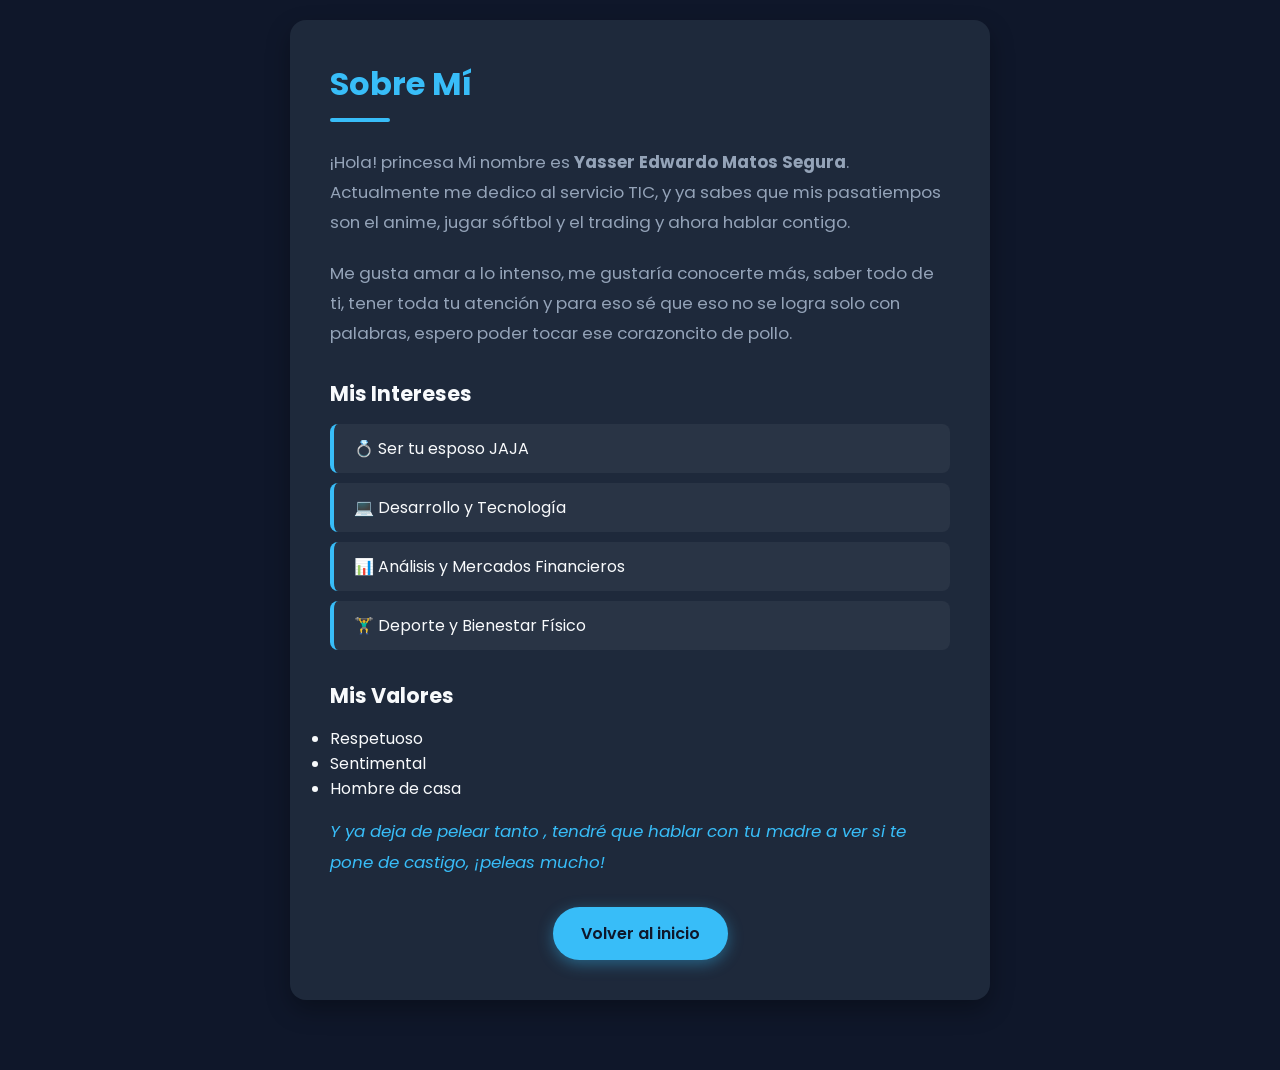
==== sobre-mi.html @ f7dadbe9 "actuuuu" ====
<!DOCTYPE html>
<html lang="es">
<head>
    <meta charset="UTF-8">
    <meta name="viewport" content="width=device-width, initial-scale=1.0">
    <title>Sobre Mí</title>
    <link rel="stylesheet" href="style.css">
    <link href="https://fonts.googleapis.com/css2?family=Poppins:wght@300;400;600;700&display=swap" rel="stylesheet">
</head>
<body>

    <div class="container">
        <!-- SECCIÓN DE INFORMACIÓN -->
        <section class="about-section">
            <h2>Sobre Mí</h2>
            <div class="divider"></div>
            
            <div class="profile-content">
                <p>
                    ¡Hola! princesa Mi nombre es <strong>Yasser Edwardo Matos Segura</strong>. Actualmente me dedico al servicio TIC, y ya sabes que mis pasatiempos son el anime, jugar sóftbol y el trading y ahora hablar contigo.
                </p>
                
                <p>
                    Me gusta amar a lo intenso, me gustaría conocerte más, saber todo de ti, tener toda tu atención y para eso sé que eso no se logra solo con palabras, espero poder tocar ese corazoncito de pollo. 
                </p>

                <h3>Mis Intereses</h3>
                <ul class="interests-list">
                    <li>💍 Ser tu esposo JAJA</li>
                    <li>💻 Desarrollo y Tecnología</li>
                    <li>📊 Análisis y Mercados Financieros</li>
                    <li>🏋️‍♂️ Deporte y Bienestar Físico</li>
                </ul>
                <h3>Mis Valores</h3>
                <ul class="valores-list">
                    <li>Respetuoso</li>
                    <LI>Sentimental</LI>
                    <li>Hombre de casa</li>
                </UL> 
                <p class="warning-text">
                    Y ya deja de pelear tanto , tendré que hablar con tu madre a ver si te pone de castigo, ¡peleas mucho! 
                </p>

                <!-- Botón para regresar a la página principal -->
                <div style="margin-top: 30px; text-align: center;">
                    <a href="index.html" class="btn-more">Volver al inicio</a>
                </div>
            </div>
        </section>
    </div>

</body>
</html>
---- style.css ----
/* Variables de colores para cambiar el diseño fácilmente */
:root {
    --bg-color: #0f172a;
    --card-bg: #1e293b;
    --text-main: #f8fafc;
    --text-muted: #94a3b8;
    --accent-color: #38bdf8;
    --accent-hover: #0ea5e9;
}

* {
    margin: 0;
    padding: 0;
    box-sizing: border-box;
}

html {
    scroll-behavior: smooth;
}

body {
    font-family: 'Poppins', sans-serif;
    background-color: var(--bg-color);
    color: var(--text-main);
    display: flex;
    justify-content: center;
    align-items: center;
    min-height: 100vh;
    padding: 20px;
}

.container {
    width: 100%;
    max-width: 700px;
}

/* Estilos de la sección de Bienvenida */
.welcome-section {
    text-align: center;
    padding: 60px 20px;
    background: var(--card-bg);
    border-radius: 16px;
    box-shadow: 0 10px 25px rgba(0, 0, 0, 0.3);
    margin-bottom: 50px;
    min-height: 70vh;
    display: flex;
    flex-direction: column;
    justify-content: center;
    align-items: center;
}

.welcome-section h1 {
    font-size: 2.5rem;
    margin-bottom: 20px;
    color: var(--text-main);
}

.welcome-section p {
    font-size: 1.1rem;
    color: var(--text-muted);
    max-width: 500px;
    margin-bottom: 40px;
    line-height: 1.6;
}

/* Estilos de los Botones */
.btn-more {
    display: inline-block;
    padding: 14px 28px;
    background-color: var(--accent-color);
    color: #0f172a;
    text-decoration: none;
    font-weight: 600;
    border-radius: 30px;
    transition: transform 0.2s, background-color 0.2s, box-shadow 0.2s;
    box-shadow: 0 4px 15px rgba(56, 189, 248, 0.4);
}

.btn-more:hover {
    background-color: var(--accent-hover);
    transform: translateY(-3px);
    box-shadow: 0 6px 20px rgba(56, 189, 248, 0.6);
}

.btn-more:active {
    transform: translateY(-1px);
}

/* Estilos de la sección Sobre Mí */
.about-section {
    background: var(--card-bg);
    padding: 40px;
    border-radius: 16px;
    box-shadow: 0 10px 25px rgba(0, 0, 0, 0.3);
    margin-bottom: 50px;
}

.about-section h2 {
    font-size: 2rem;
    color: var(--accent-color);
    margin-bottom: 10px;
}

.divider {
    width: 60px;
    height: 4px;
    background-color: var(--accent-color);
    border-radius: 2px;
    margin-bottom: 25px;
}

.profile-content p {
    color: var(--text-muted);
    line-height: 1.8;
    margin-bottom: 20px;
    font-size: 1.05rem;
}

.profile-content h3 {
    margin: 30px 0 15px 0;
    font-size: 1.3rem;
}
.interests-list {
    list-style: none;
    margin-bottom: 20px;
}

.interests-list li {
    background: rgba(255, 255, 255, 0.05);
    padding: 12px 20px;
    border-radius: 8px;
    margin-bottom: 10px;
    color: var(--text-main);
    border-left: 4px solid var(--accent-color);
}
.profile-content h4 {
    margin: 30px 0 15px 0;
    font-size: 1.3rem;
}
.mis-valores-list{
    list-style: none;
    margin-bottom: 20px;
}
  .mis-valores-list li {
    background: rgba(255, 255, 255, 0.05);
    padding: 12px 20px;
    border-radius: 8px;
    margin-bottom: 10px;
    color: var(--text-main);
    border-left: 4px solid var(--accent-color);
}

.warning-text {
    color: var(--accent-color) !important;
    font-style: italic;
    margin-top: 15px;
}
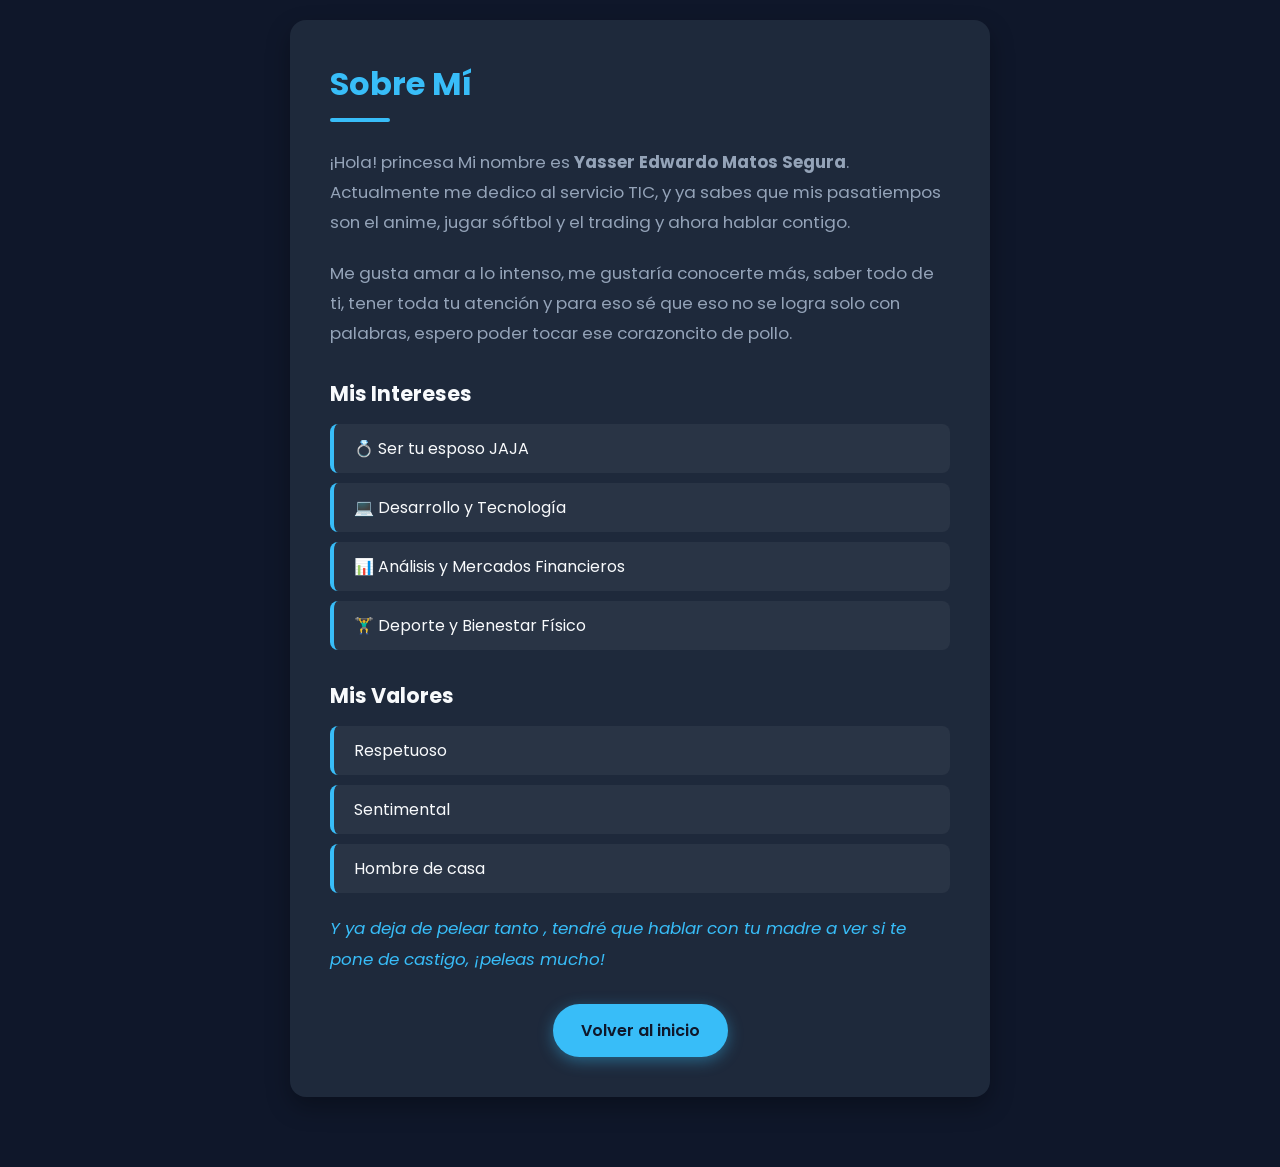
==== commit 68fe3833: "actuu" ====
--- a/sobre-mi.html
+++ b/sobre-mi.html
@@ -32,7 +32,7 @@
                     <li>🏋️‍♂️ Deporte y Bienestar Físico</li>
                 </ul>
                 <h3>Mis Valores</h3>
-                <ul class="valores-list">
+                <ul class="mis-valores-list">
                     <li>Respetuoso</li>
                     <LI>Sentimental</LI>
                     <li>Hombre de casa</li>
--- a/style.css
+++ b/style.css
@@ -133,7 +133,7 @@
     color: var(--text-main);
     border-left: 4px solid var(--accent-color);
 }
-.profile-content h4 {
+.profile-content h3 {
     margin: 30px 0 15px 0;
     font-size: 1.3rem;
 }
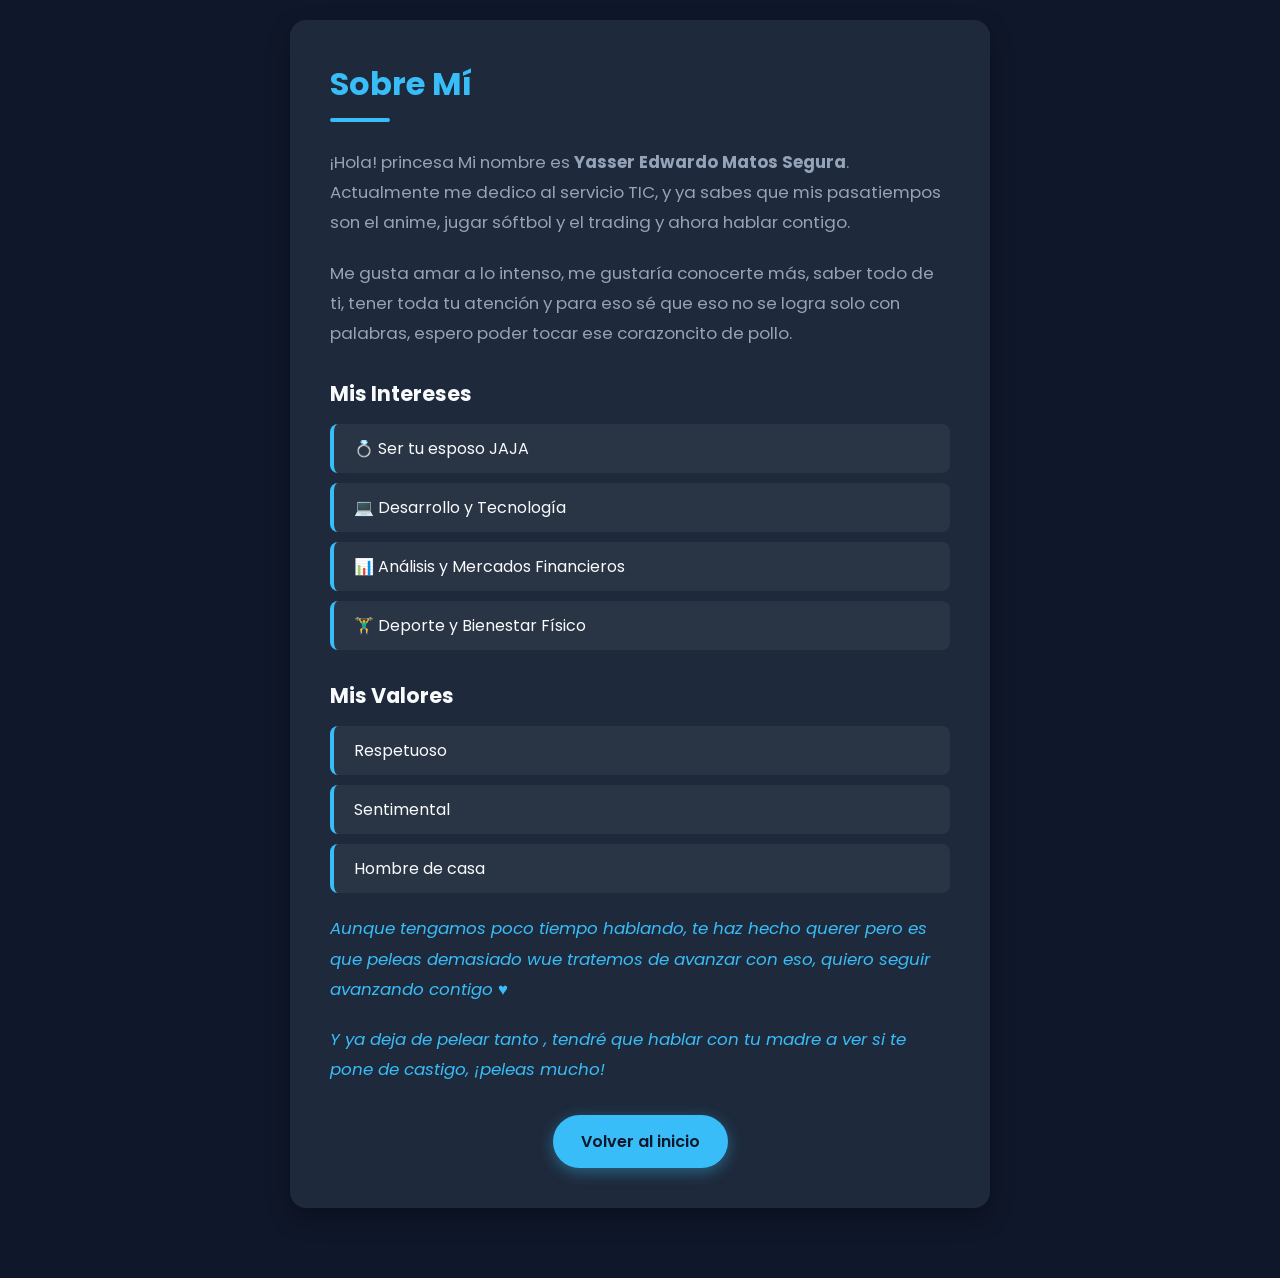
==== commit 0d96779e: "ACTUALIZACION" ====
--- a/sobre-mi.html
+++ b/sobre-mi.html
@@ -32,11 +32,14 @@
                     <li>🏋️‍♂️ Deporte y Bienestar Físico</li>
                 </ul>
                 <h3>Mis Valores</h3>
-                <ul class="mis-valores-list">
+                <ul class="valores-list">
                     <li>Respetuoso</li>
                     <LI>Sentimental</LI>
                     <li>Hombre de casa</li>
                 </UL> 
+                <p class="warning-text">
+                    Aunque tengamos poco tiempo hablando, te haz hecho querer pero es que peleas demasiado wue tratemos de avanzar con eso, quiero seguir avanzando contigo ♥️
+                </p>
                 <p class="warning-text">
                     Y ya deja de pelear tanto , tendré que hablar con tu madre a ver si te pone de castigo, ¡peleas mucho! 
                 </p>
--- a/style.css
+++ b/style.css
@@ -137,11 +137,11 @@
     margin: 30px 0 15px 0;
     font-size: 1.3rem;
 }
-.mis-valores-list{
+.valores-list{
     list-style: none;
     margin-bottom: 20px;
 }
-  .mis-valores-list li {
+  .valores-list li {
     background: rgba(255, 255, 255, 0.05);
     padding: 12px 20px;
     border-radius: 8px;
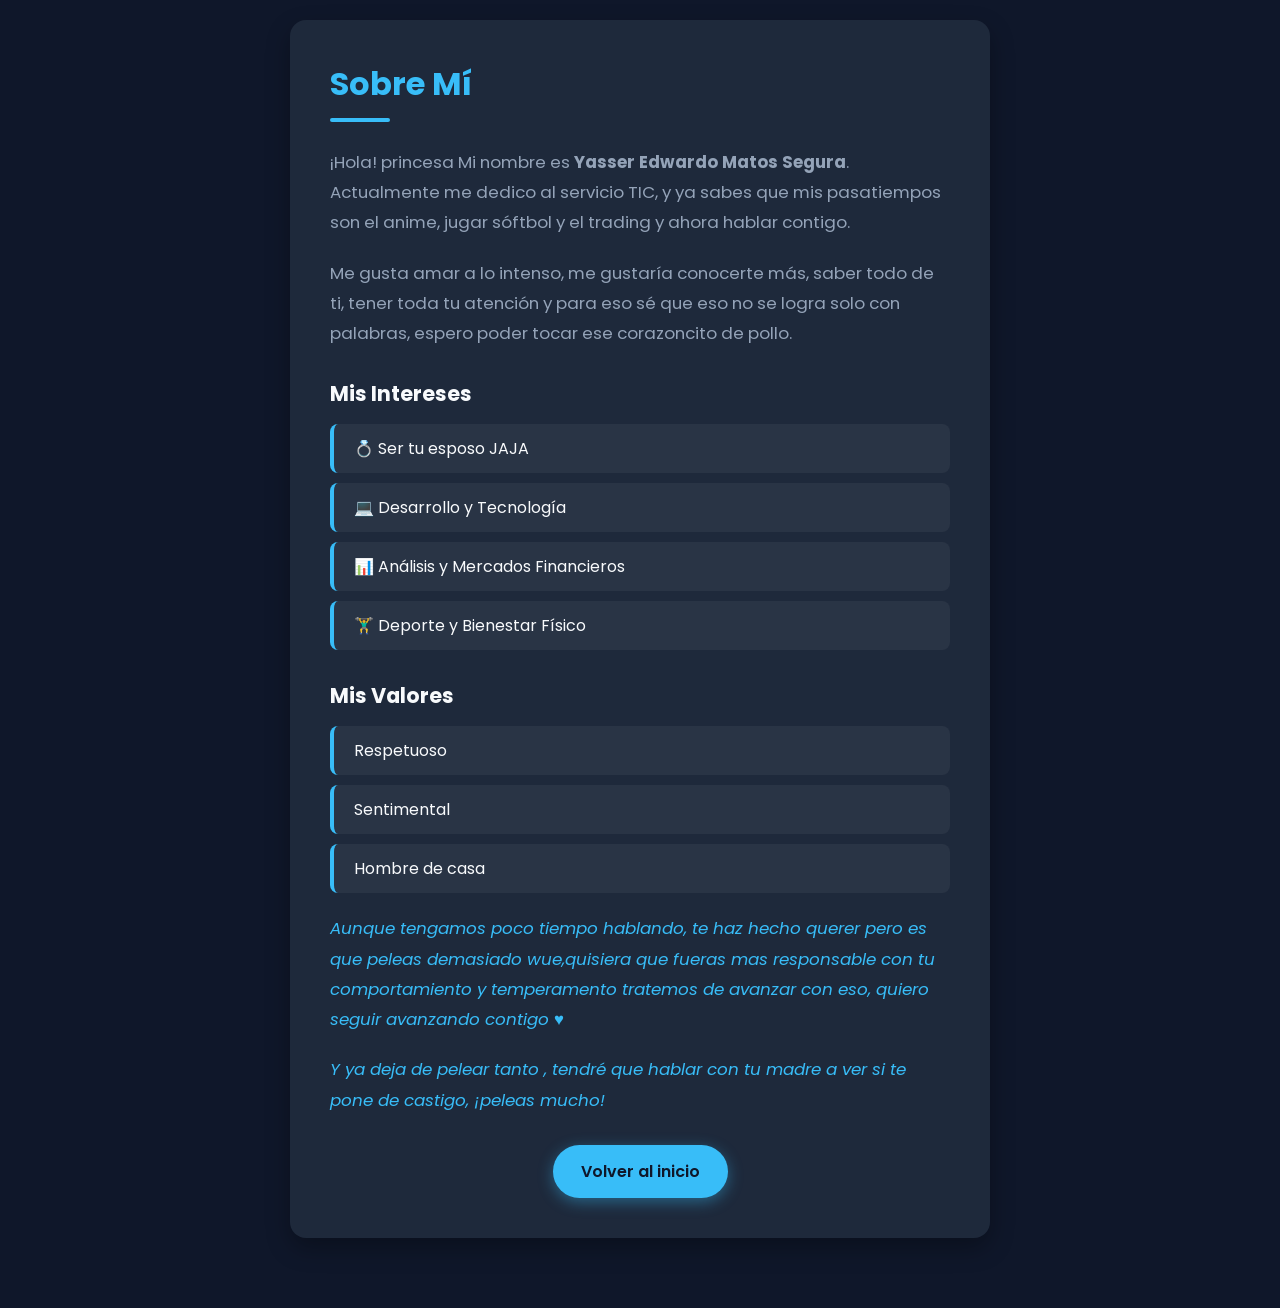
==== commit bfa469e5: "actualizado" ====
--- a/sobre-mi.html
+++ b/sobre-mi.html
@@ -38,7 +38,7 @@
                     <li>Hombre de casa</li>
                 </UL> 
                 <p class="warning-text">
-                    Aunque tengamos poco tiempo hablando, te haz hecho querer pero es que peleas demasiado wue tratemos de avanzar con eso, quiero seguir avanzando contigo ♥️
+                    Aunque tengamos poco tiempo hablando, te haz hecho querer pero es que peleas demasiado wue,quisiera que fueras mas responsable con tu comportamiento y temperamento tratemos de avanzar con eso, quiero seguir avanzando contigo ♥️
                 </p>
                 <p class="warning-text">
                     Y ya deja de pelear tanto , tendré que hablar con tu madre a ver si te pone de castigo, ¡peleas mucho! 
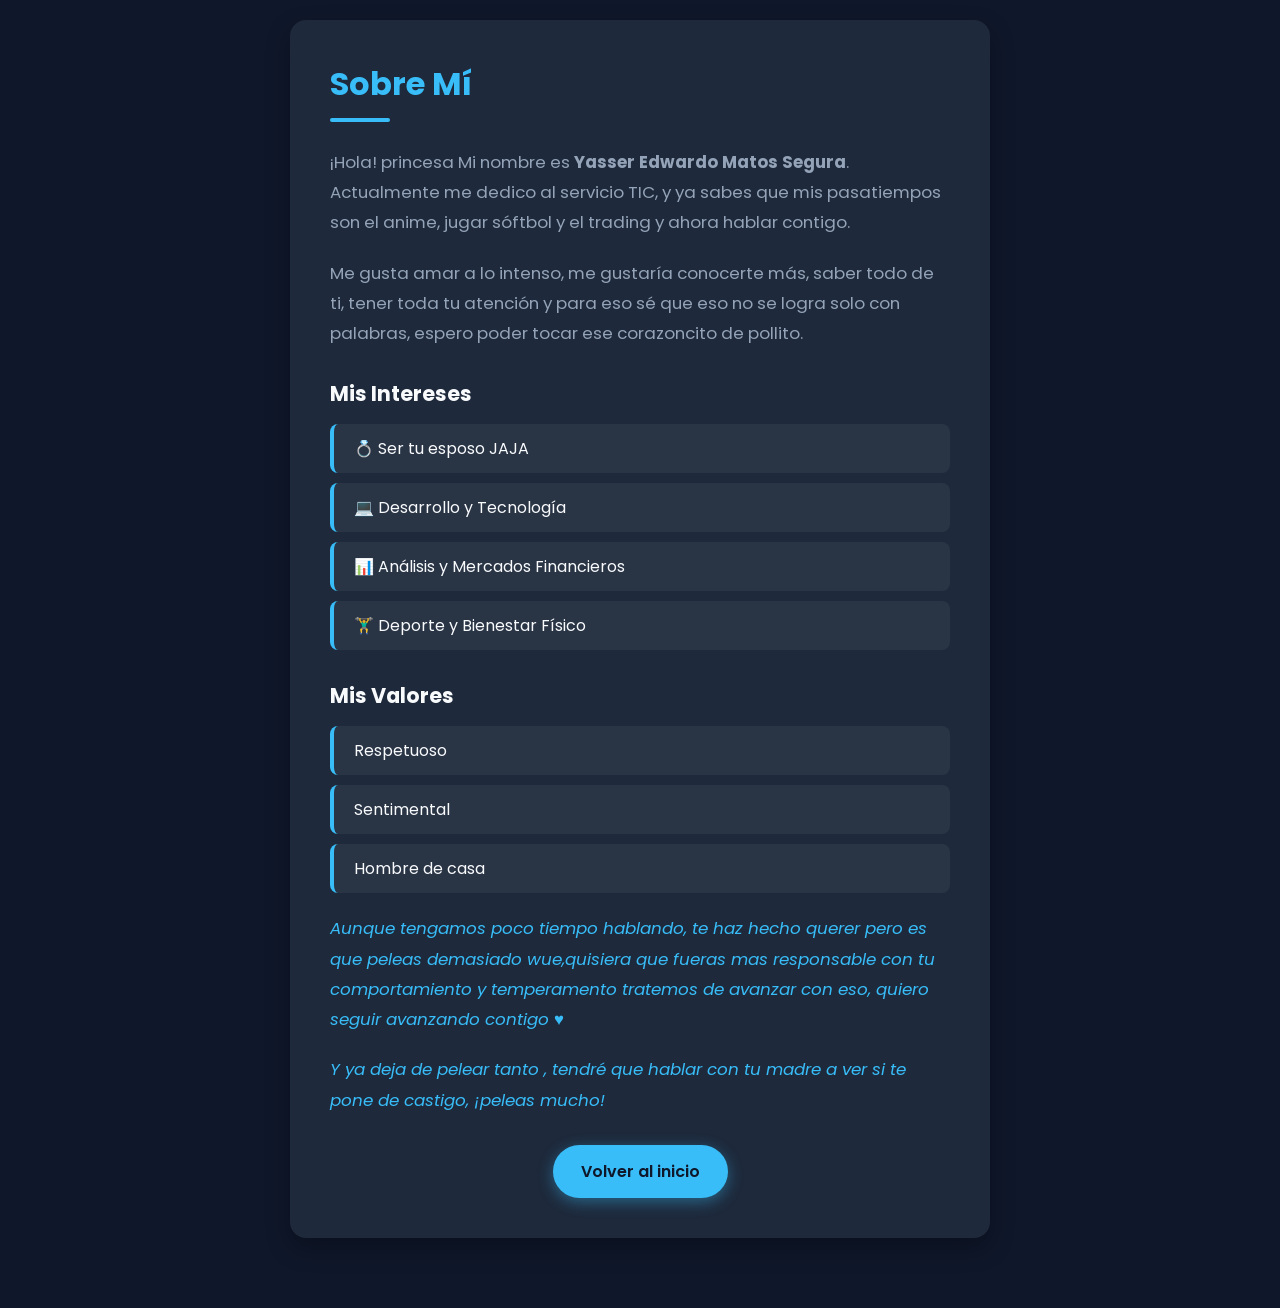
==== commit 626fb56b: "actualizacion" ====
--- a/sobre-mi.html
+++ b/sobre-mi.html
@@ -21,7 +21,7 @@
                 </p>
                 
                 <p>
-                    Me gusta amar a lo intenso, me gustaría conocerte más, saber todo de ti, tener toda tu atención y para eso sé que eso no se logra solo con palabras, espero poder tocar ese corazoncito de pollo. 
+                    Me gusta amar a lo intenso, me gustaría conocerte más, saber todo de ti, tener toda tu atención y para eso sé que eso no se logra solo con palabras, espero poder tocar ese corazoncito de pollito. 
                 </p>
 
                 <h3>Mis Intereses</h3>
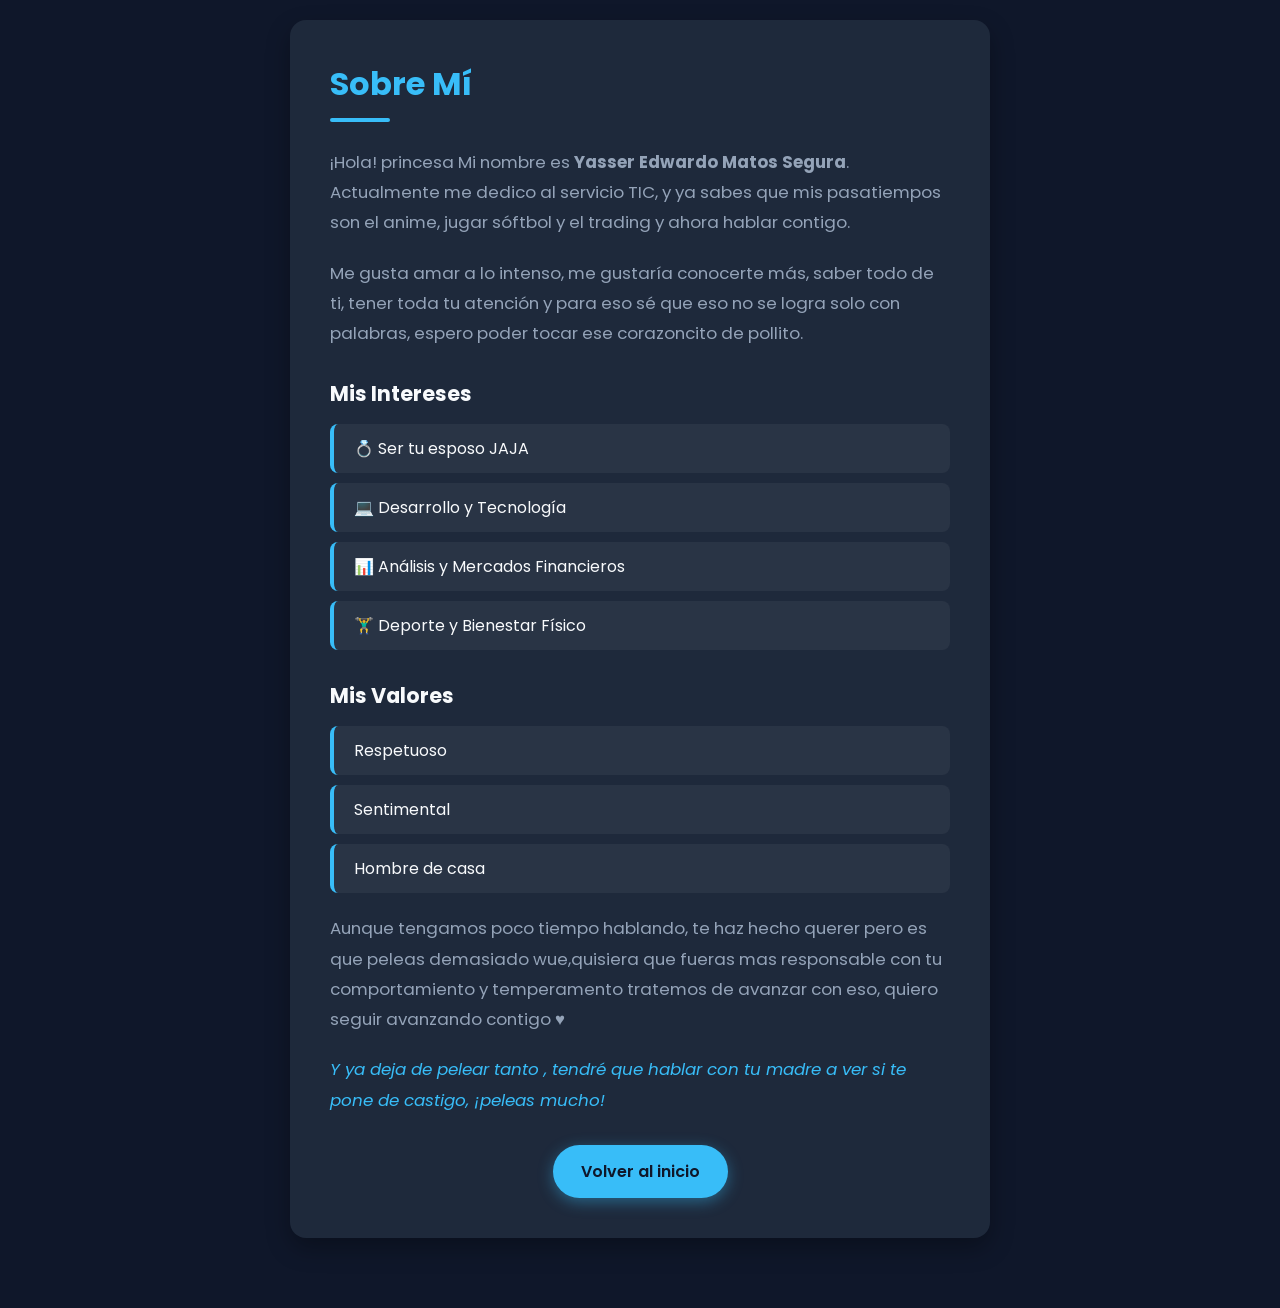
==== commit 27521524: "actualizacion" ====
--- a/sobre-mi.html
+++ b/sobre-mi.html
@@ -37,9 +37,8 @@
                     <LI>Sentimental</LI>
                     <li>Hombre de casa</li>
                 </UL> 
-                <p class="warning-text">
-                    Aunque tengamos poco tiempo hablando, te haz hecho querer pero es que peleas demasiado wue,quisiera que fueras mas responsable con tu comportamiento y temperamento tratemos de avanzar con eso, quiero seguir avanzando contigo ♥️
-                </p>
+                <p>Aunque tengamos poco tiempo hablando, te haz hecho querer pero es que peleas demasiado wue,quisiera que fueras mas responsable con tu comportamiento y temperamento tratemos de avanzar con eso, quiero seguir avanzando contigo ♥️</p>                    
+
                 <p class="warning-text">
                     Y ya deja de pelear tanto , tendré que hablar con tu madre a ver si te pone de castigo, ¡peleas mucho! 
                 </p>
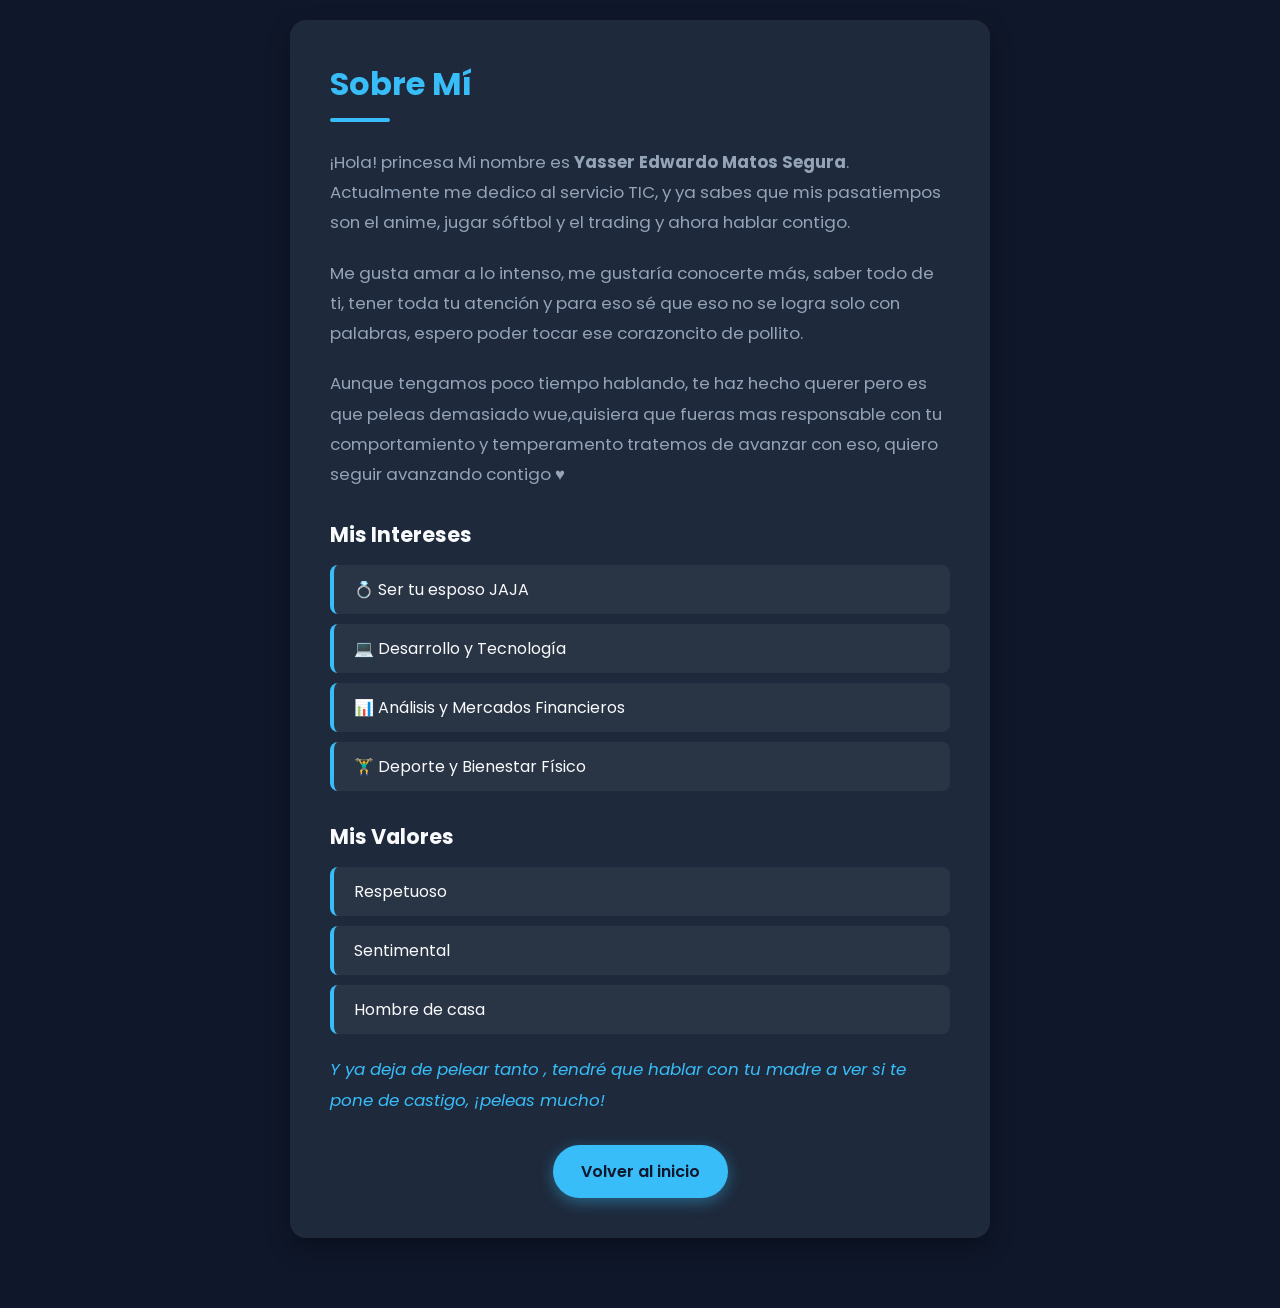
==== commit 57e6a16e: "actualizacion" ====
--- a/sobre-mi.html
+++ b/sobre-mi.html
@@ -24,6 +24,8 @@
                     Me gusta amar a lo intenso, me gustaría conocerte más, saber todo de ti, tener toda tu atención y para eso sé que eso no se logra solo con palabras, espero poder tocar ese corazoncito de pollito. 
                 </p>
 
+                <p>Aunque tengamos poco tiempo hablando, te haz hecho querer pero es que peleas demasiado wue,quisiera que fueras mas responsable con tu comportamiento y temperamento tratemos de avanzar con eso, quiero seguir avanzando contigo ♥️</p>                    
+
                 <h3>Mis Intereses</h3>
                 <ul class="interests-list">
                     <li>💍 Ser tu esposo JAJA</li>
@@ -37,7 +39,6 @@
                     <LI>Sentimental</LI>
                     <li>Hombre de casa</li>
                 </UL> 
-                <p>Aunque tengamos poco tiempo hablando, te haz hecho querer pero es que peleas demasiado wue,quisiera que fueras mas responsable con tu comportamiento y temperamento tratemos de avanzar con eso, quiero seguir avanzando contigo ♥️</p>                    
 
                 <p class="warning-text">
                     Y ya deja de pelear tanto , tendré que hablar con tu madre a ver si te pone de castigo, ¡peleas mucho! 
